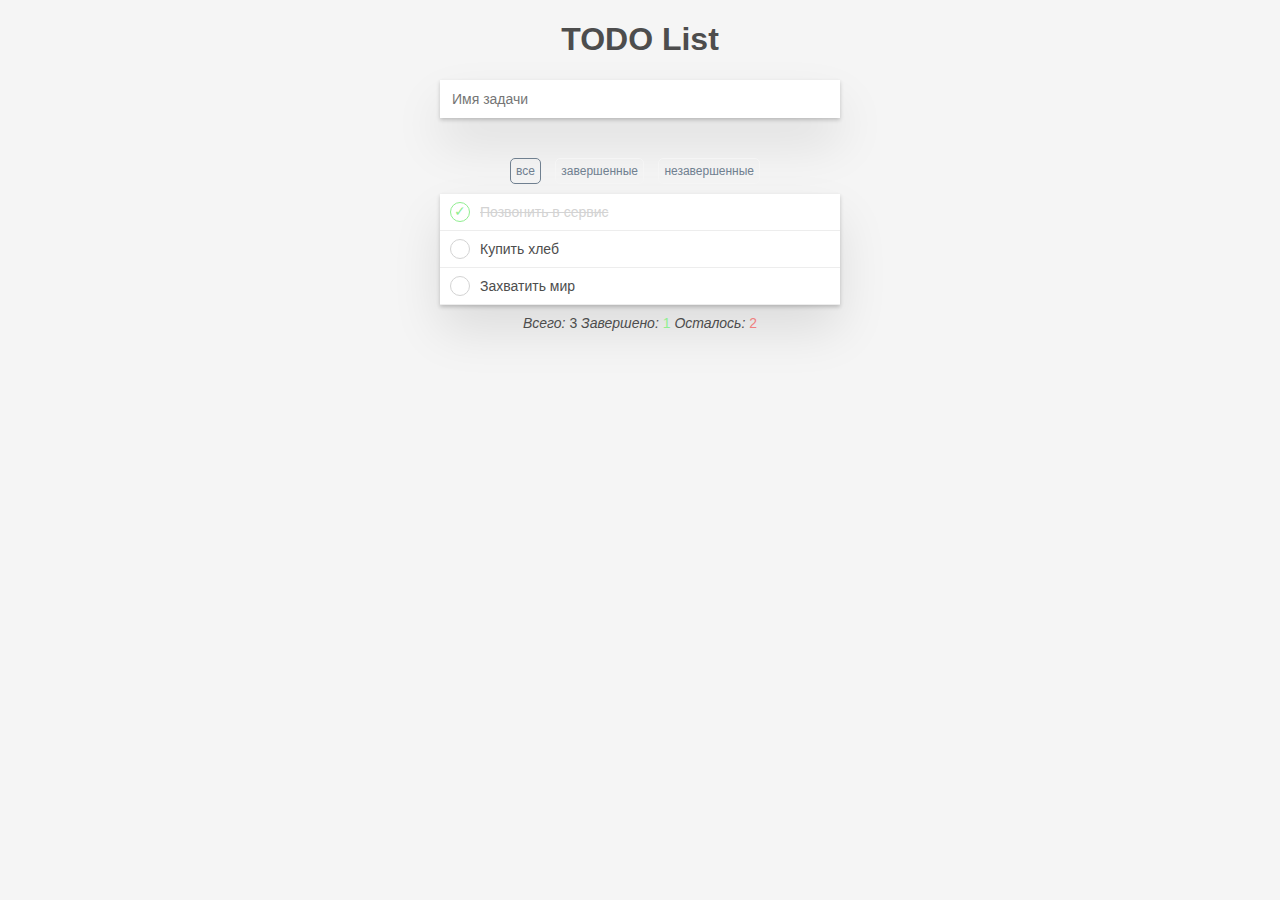
==== index.html @ 65348943 "Initial commit" ====
<!DOCTYPE html>
<html lang="ru">
<head>
    <meta charset="UTF-8">
    <title>TODO List</title>
    <link rel="stylesheet" type="text/css" href="style.css">
</head>
<body>
<h1 class="head">TODO List</h1>
<div class="container">
    <div class="add-task">
        <input class="add-task__input" placeholder="Имя задачи" autofocus>
    </div>
    <div class="filters">
        <div data-filter="all" class="filters__item filters__item_selected">все</div>
        <div data-filter="done" class="filters__item">завершенные</div>
        <div data-filter="todo" class="filters__item">незавершенные</div>
    </div>
    <ul class="list">
        <li class="list__item task task_done">
            <div class="task__status task__status_todo"></div>
            <span class="task__name">Позвонить в сервис</span>
            <div class="task__delete-button">❌</div>
        </li>
        <li class="list__item task task_todo">
            <div class="task__status task__status_todo"></div>
            <span class="task__name">Купить хлеб</span>
            <div class="task__delete-button">❌</div>
        </li>
        <li class="list__item task task_todo">
            <div class="task__status task__status_todo"></div>
            <span class="task__name">Захватить мир</span>
            <div class="task__delete-button">❌</div>
        </li>
    </ul>
    <div class="statistic">
        Всего:
        <div class="statistic__total">3</div>
        Завершено:
        <div class="statistic__done">1</div>
        Осталось:
        <div class="statistic__left">2</div>
    </div>
</div>
<script src="app.js"></script>
</body>
</html>
---- style.css ----
/*============================
=            MAIN            =
============================*/

body {
    background: #f5f5f5;
    color: #4d4d4d;
    font-family: 'Helvetica Neue', Helvetica, Arial, sans-serif;
}

.head {
    text-align: center;
}

.container {
    width: 400px;
    margin-left: auto;
    margin-right: auto;
}

/*=====  End of MAIN  ======*/


/*================================
=            ADD TASK            =
================================*/

.add-task {
    padding: 10px;
    background: white;
    box-shadow: 0 2px 4px 0 rgba(0, 0, 0, 0.2), 0 25px 50px 0 rgba(0, 0, 0, 0.1);
}

.add-task__input {
    font-size: 14px;
    border: none;
    width: 100%;
}

.add-task__input:focus {
    outline: none;
}

/*=====  End of ADD TASK  ======*/


/*===============================
=            FILTERS            =
===============================*/

.filters {
    margin-top: 40px;
    text-align: center;

}

.filters__item {
    display: inline-block;
    margin-right: 10px;
    border: 1px solid;
    padding: 5px;

    color: slategray;

    border-color: #f5f5f5;
    border-radius: 5px;
    font-size: 12px;
    cursor: pointer;
}

.filters__item_selected {
    border-color: inherit;
}

.filters__item:hover{
    background-color: lightyellow;
}

/*=====  End of FILTERS  ======*/


/*============================
=            LIST            =
============================*/

.list {
    margin: 10px 0 0;
    background: white;
    box-shadow: 0 2px 4px 0 rgba(0, 0, 0, 0.2), 0 25px 50px 0 rgba(0, 0, 0, 0.1);
    font-size: 14px;
    list-style-type: none;
    padding: 0;

}

.list__item {
    display: block;
}

.list__item:hover{
    background-color: lightyellow;
}


/*=====  End of LIST  ======*/


/*============================
=            TASK            =
============================*/

.task {
    padding: 10px 40px;
    border-bottom: 1px solid #ededed;
    cursor: pointer;
    position: relative;
}

.task_done {
    text-decoration: line-through;
    color: lightgray;
}

.task__status {
    position: absolute;
    left: 10px;
    top: 50%;
    transform: translateY(-50%);
    width: 18px;
    height: 18px;
    border: 1px solid;
    border-radius: 10px;
    text-align: center;
    color: lightgrey;
}

.task__name {
    display: block;
    white-space: nowrap;
    text-overflow: ellipsis;
    overflow: hidden;
}

.task__input {
    width: 100%;
    font-size: 14px;
    border: none;
    padding: 0;
    background-color: transparent;
}

.task__input:focus{
    outline: none;
}

.task_done .task__status {
    color: lightgreen;
}

.task_done .task__status::after {
    content: "\2713"; /*✓ CHECK MARK*/
}

.task__delete-button {
    position: absolute;
    right: 10px;
    top: 50%;
    transform: translateY(-50%);
    color: red;
    font-size: 12px;
    visibility: hidden;
}

.task:hover .task__delete-button {
    visibility: visible;
}

/*=====  End of TASK  ======*/


/*=================================
=            STATISTIC            =
=================================*/

.statistic {
    margin-top: 10px;
    text-align: center;
    font-size: 14px;
    font-style: italic;
}

.statistic__total {
    display: inline-block;
    font-style: normal;
}

.statistic__done {
    display: inline-block;
    color: lightgreen;
    font-style: normal;
}

.statistic__left {
    display: inline-block;
    color: lightcoral;
    font-style: normal;
}

/*=====  End of STATISTIC  ======*/
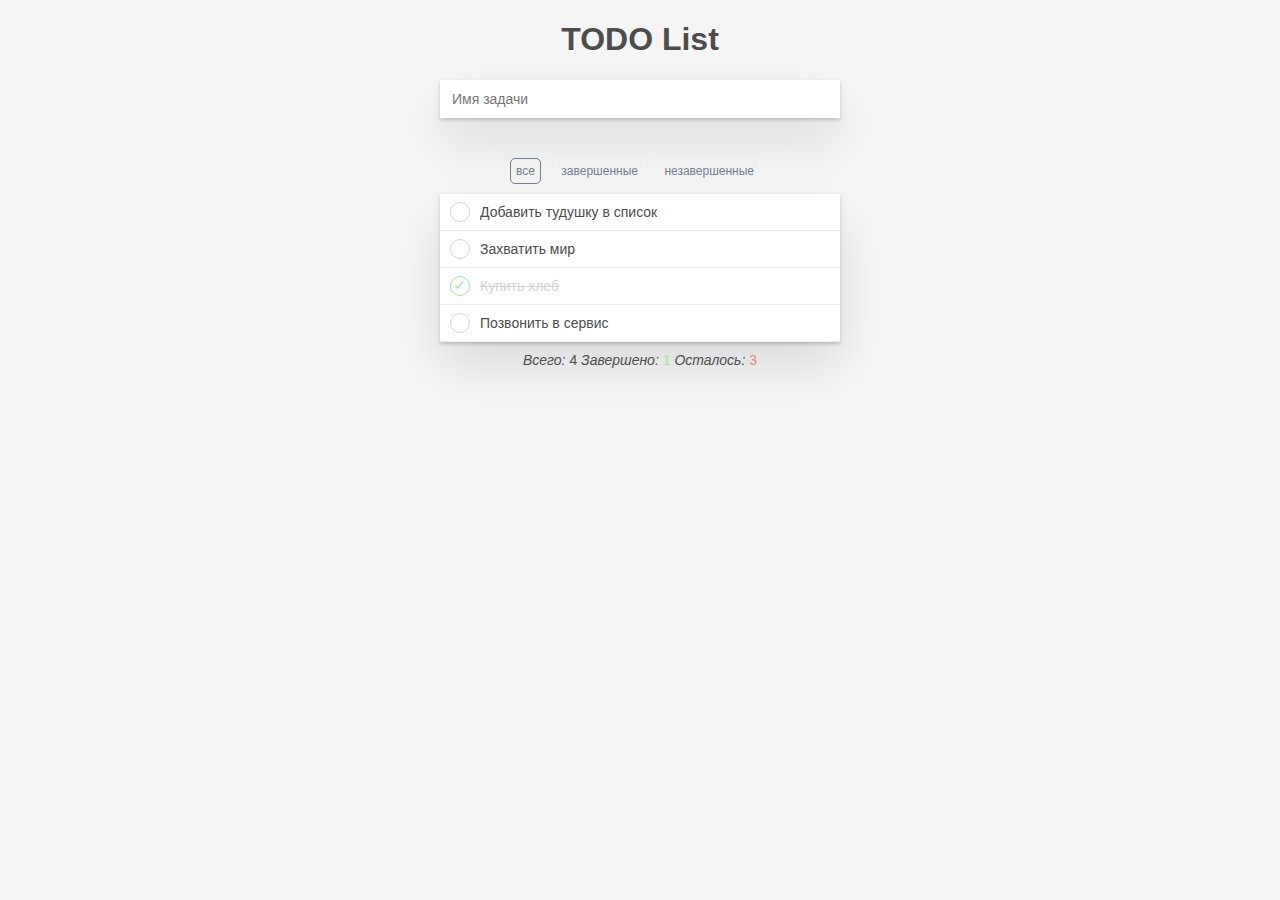
==== commit 14eebe62: "Added Statistic class" ====
--- a/index.html
+++ b/index.html
@@ -16,32 +16,23 @@
         <div data-filter="done" class="filters__item">завершенные</div>
         <div data-filter="todo" class="filters__item">незавершенные</div>
     </div>
-    <ul class="list">
-        <li class="list__item task task_done">
-            <div class="task__status task__status_todo"></div>
-            <span class="task__name">Позвонить в сервис</span>
-            <div class="task__delete-button">❌</div>
-        </li>
-        <li class="list__item task task_todo">
-            <div class="task__status task__status_todo"></div>
-            <span class="task__name">Купить хлеб</span>
-            <div class="task__delete-button">❌</div>
-        </li>
-        <li class="list__item task task_todo">
-            <div class="task__status task__status_todo"></div>
-            <span class="task__name">Захватить мир</span>
-            <div class="task__delete-button">❌</div>
-        </li>
-    </ul>
+    <ul class="list"></ul>
     <div class="statistic">
         Всего:
-        <div class="statistic__total">3</div>
+        <div class="statistic__total"></div>
         Завершено:
-        <div class="statistic__done">1</div>
+        <div class="statistic__done"></div>
         Осталось:
-        <div class="statistic__left">2</div>
+        <div class="statistic__left"></div>
     </div>
 </div>
+<template id="todoTemplate" style="display: none">
+    <li class="list__item task">
+        <div class="task__status task__status_todo"></div>
+        <span class="task__name">{{TODO}}</span>
+        <div class="task__delete-button">❌</div>
+    </li>
+</template>
 <script src="app.js"></script>
 </body>
 </html>
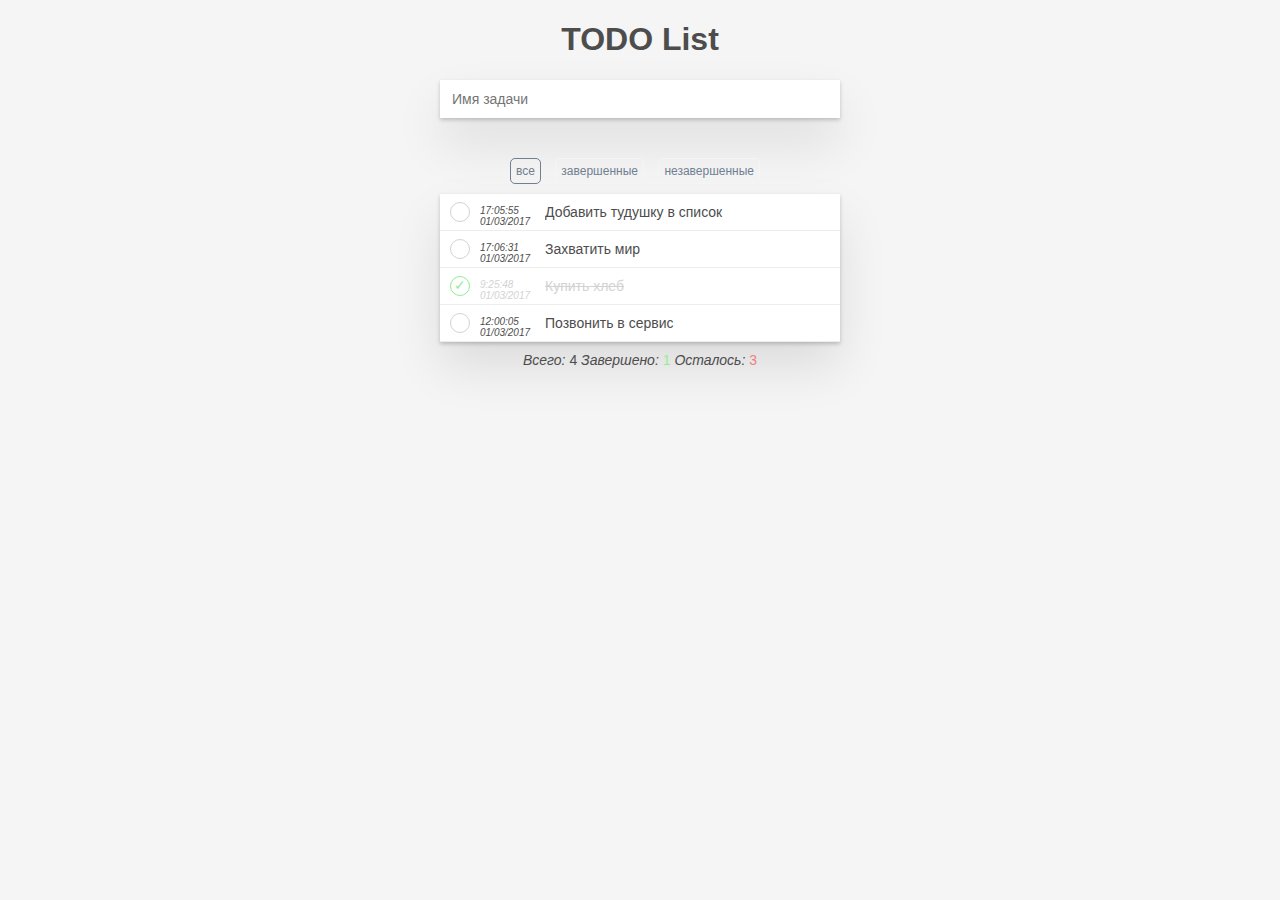
==== commit 9e8dc97b: "Added date to each todo" ====
--- a/index.html
+++ b/index.html
@@ -7,8 +7,7 @@
 </head>
 <body>
 <h1 class="head">TODO List</h1>
-<div class="container">
-    <div class="add-task">
+<div class="container"> <div class="add-task">
         <input class="add-task__input" placeholder="Имя задачи" autofocus>
     </div>
     <div class="filters">
@@ -28,6 +27,7 @@
 </div>
 <template id="todoTemplate" style="display: none">
     <li class="list__item task">
+        <div class="task__date"></div>
         <div class="task__status task__status_todo"></div>
         <span class="task__name">{{TODO}}</span>
         <div class="task__delete-button">❌</div>
--- a/style.css
+++ b/style.css
@@ -120,6 +120,16 @@
 .task_done {
     text-decoration: line-through;
     color: lightgray;
+}
+
+.task__date {
+    position:absolute;
+    left: 40px;
+    top: 30%;
+    display: block;
+    font-style: italic;
+    font-size: 10px;
+    width: 20px;
 }
 
 .task__status {
@@ -136,6 +146,8 @@
 }
 
 .task__name {
+    position: relative;
+    left:65px;
     display: block;
     white-space: nowrap;
     text-overflow: ellipsis;
